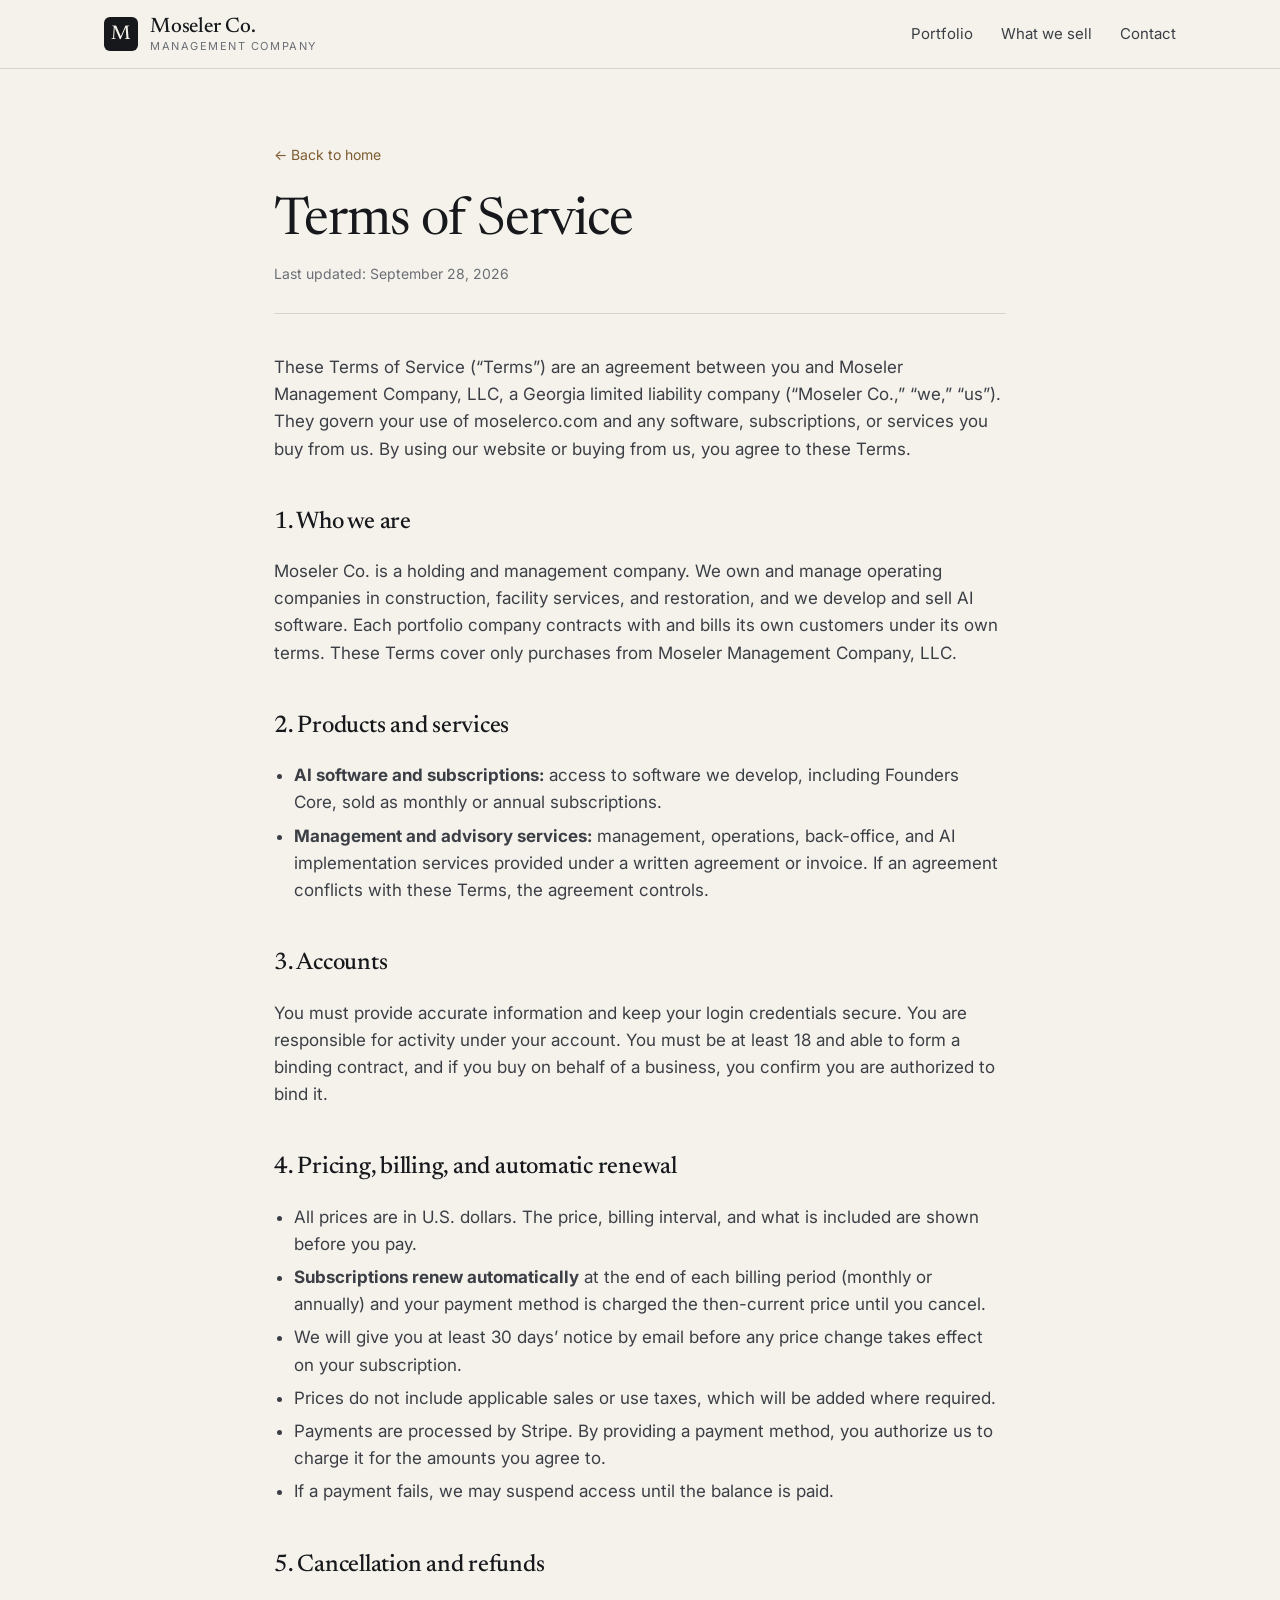
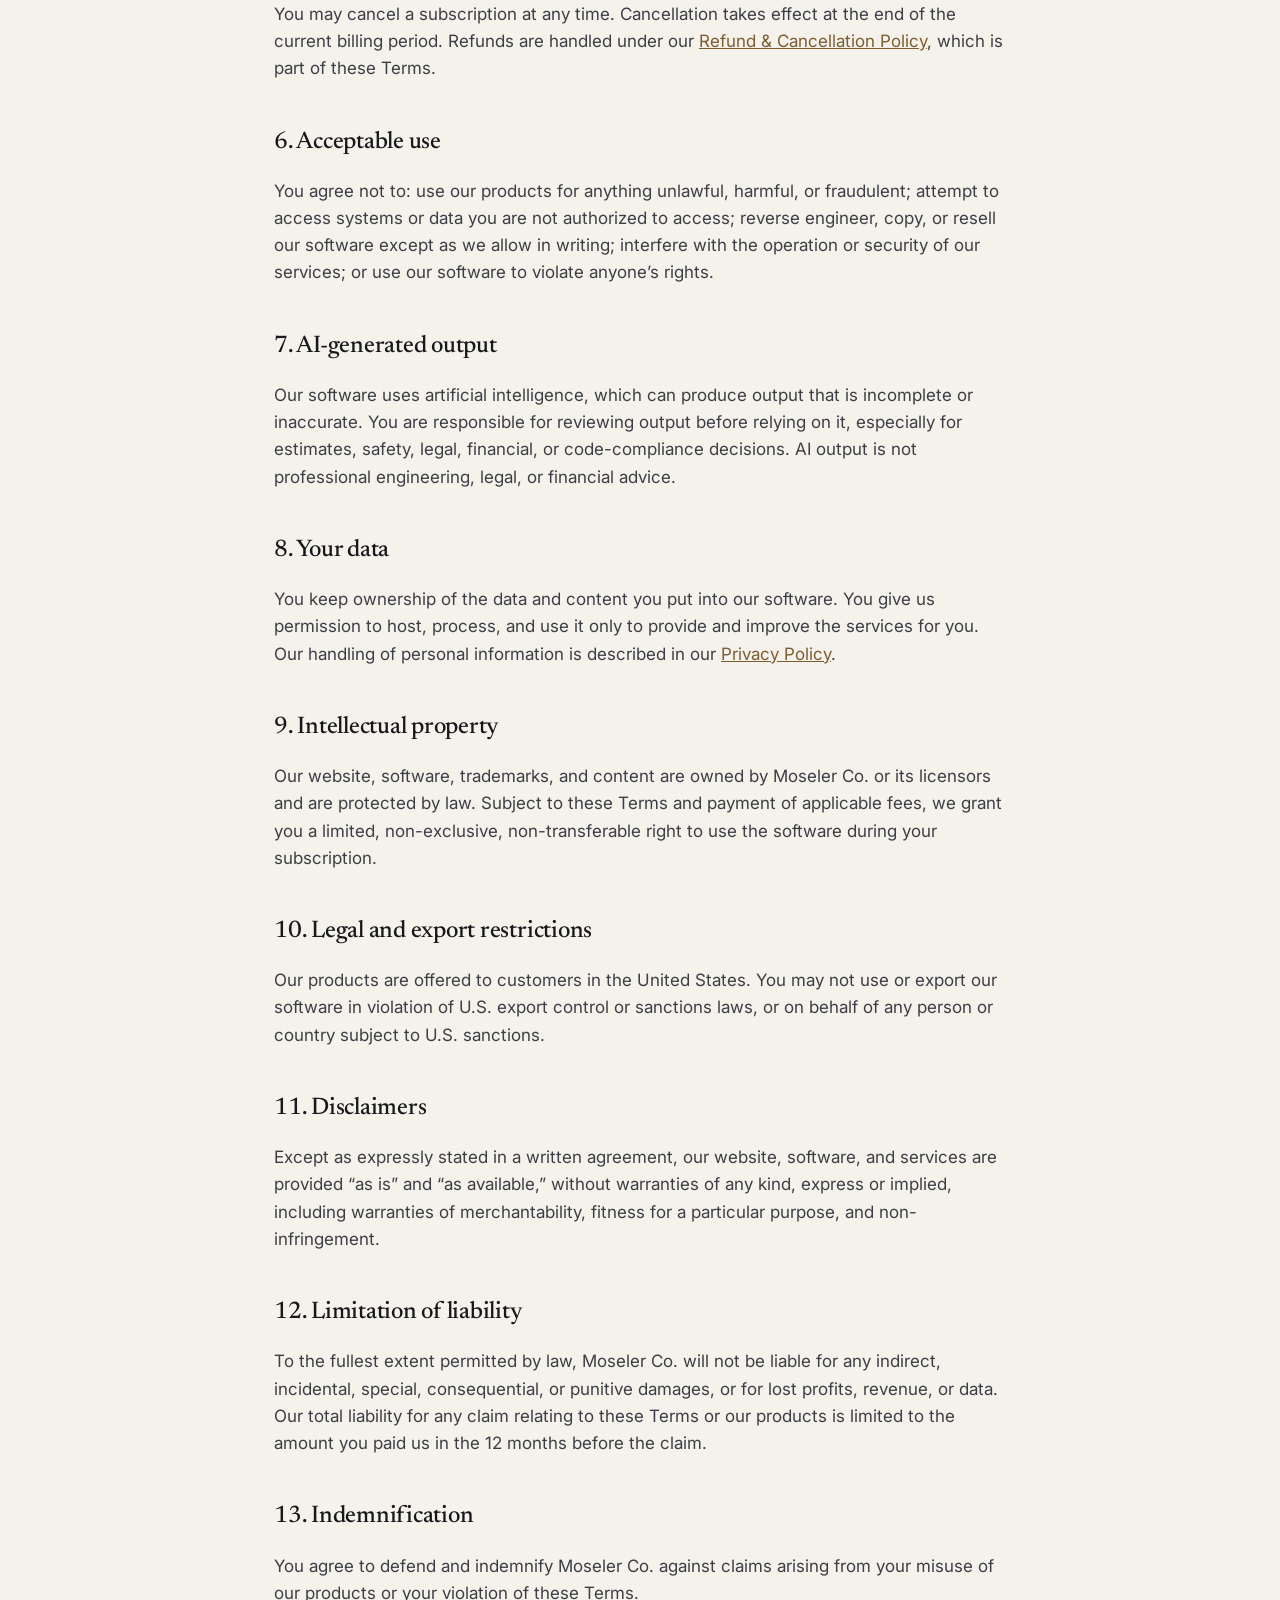
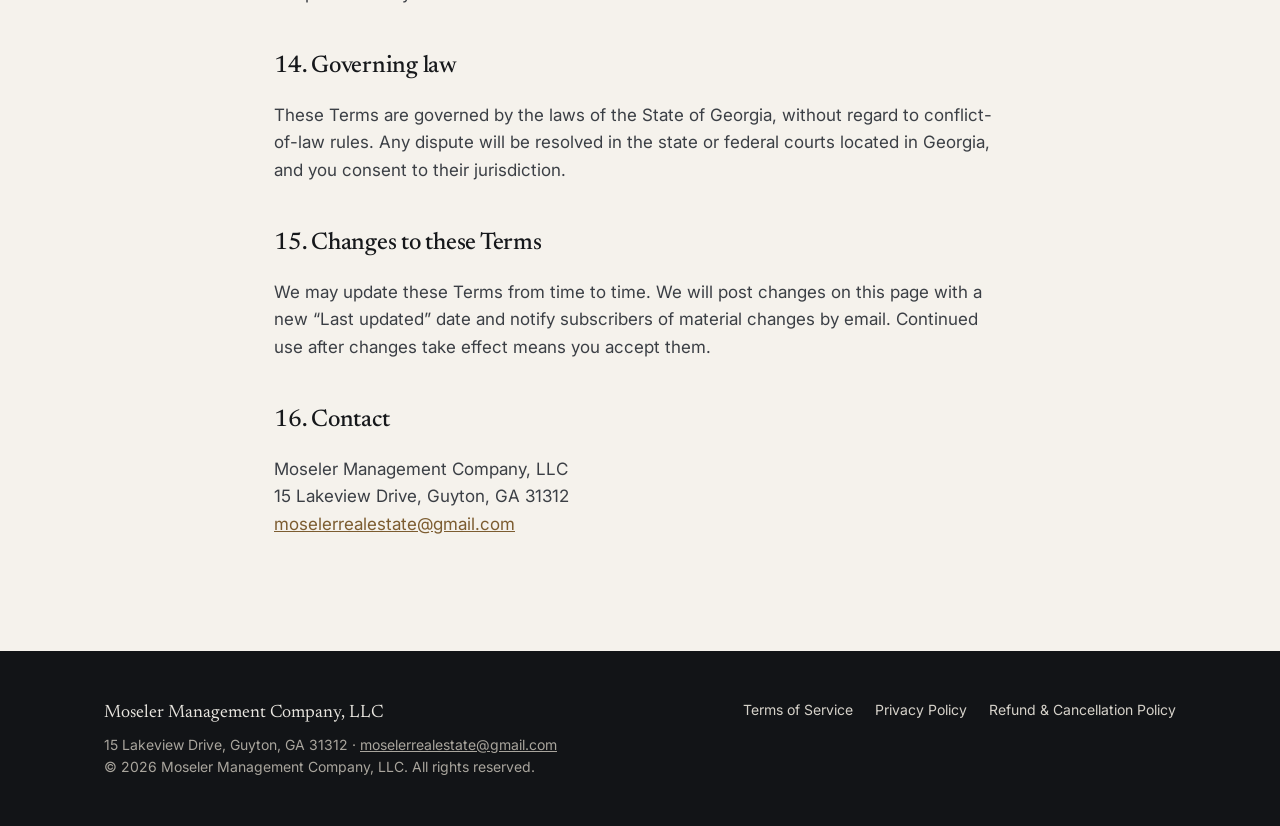
==== terms.html @ 15c562a0 "Launch moselerco.com" ====
<!doctype html>
<html lang="en">
<head>
  <meta charset="utf-8">
  <meta name="viewport" content="width=device-width, initial-scale=1">
  <title>Terms of Service | Moseler Management Company, LLC</title>
  <meta name="description" content="Terms of Service for Moseler Management Company, LLC.">
  <link rel="icon" href="favicon.svg" type="image/svg+xml">
  <link rel="preconnect" href="https://fonts.googleapis.com">
  <link rel="preconnect" href="https://fonts.gstatic.com" crossorigin>
  <link href="https://fonts.googleapis.com/css2?family=Inter:wght@400;500;600&family=Newsreader:ital,opsz,wght@0,6..72,400;0,6..72,500;1,6..72,400&display=swap" rel="stylesheet">
  <link rel="stylesheet" href="styles.css">
</head>
<body>

<header class="site-header">
  <div class="wrap">
    <a class="brand" href="./" aria-label="Moseler Management Company home">
      <span class="brand-mark">M</span>
      <span class="brand-text">
        <span class="brand-name">Moseler Co.</span>
        <span class="brand-sub">Management Company</span>
      </span>
    </a>
    <nav class="nav" aria-label="Main">
      <a href="./#portfolio">Portfolio</a>
      <a href="./#offerings">What we sell</a>
      <a href="./#contact">Contact</a>
    </nav>
  </div>
</header>

<main class="legal">
  <div class="wrap">
    <a class="back" href="./">&larr; Back to home</a>
    <h1>Terms of Service</h1>
    <p class="updated">Last updated: September 28, 2026</p>
    <p>These Terms of Service (&ldquo;Terms&rdquo;) are an agreement between you and Moseler Management Company, LLC, a Georgia limited liability company (&ldquo;Moseler Co.,&rdquo; &ldquo;we,&rdquo; &ldquo;us&rdquo;). They govern your use of moselerco.com and any software, subscriptions, or services you buy from us. By using our website or buying from us, you agree to these Terms.</p>

    <h2>1. Who we are</h2>
    <p>Moseler Co. is a holding and management company. We own and manage operating companies in construction, facility services, and restoration, and we develop and sell AI software. Each portfolio company contracts with and bills its own customers under its own terms. These Terms cover only purchases from Moseler Management Company, LLC.</p>

    <h2>2. Products and services</h2>
    <ul>
      <li><strong>AI software and subscriptions:</strong> access to software we develop, including Founders Core, sold as monthly or annual subscriptions.</li>
      <li><strong>Management and advisory services:</strong> management, operations, back-office, and AI implementation services provided under a written agreement or invoice. If an agreement conflicts with these Terms, the agreement controls.</li>
    </ul>

    <h2>3. Accounts</h2>
    <p>You must provide accurate information and keep your login credentials secure. You are responsible for activity under your account. You must be at least 18 and able to form a binding contract, and if you buy on behalf of a business, you confirm you are authorized to bind it.</p>

    <h2>4. Pricing, billing, and automatic renewal</h2>
    <ul>
      <li>All prices are in U.S. dollars. The price, billing interval, and what is included are shown before you pay.</li>
      <li><strong>Subscriptions renew automatically</strong> at the end of each billing period (monthly or annually) and your payment method is charged the then-current price until you cancel.</li>
      <li>We will give you at least 30 days&rsquo; notice by email before any price change takes effect on your subscription.</li>
      <li>Prices do not include applicable sales or use taxes, which will be added where required.</li>
      <li>Payments are processed by Stripe. By providing a payment method, you authorize us to charge it for the amounts you agree to.</li>
      <li>If a payment fails, we may suspend access until the balance is paid.</li>
    </ul>

    <h2>5. Cancellation and refunds</h2>
    <p>You may cancel a subscription at any time. Cancellation takes effect at the end of the current billing period. Refunds are handled under our <a href="refunds.html">Refund &amp; Cancellation Policy</a>, which is part of these Terms.</p>

    <h2>6. Acceptable use</h2>
    <p>You agree not to: use our products for anything unlawful, harmful, or fraudulent; attempt to access systems or data you are not authorized to access; reverse engineer, copy, or resell our software except as we allow in writing; interfere with the operation or security of our services; or use our software to violate anyone&rsquo;s rights.</p>

    <h2>7. AI-generated output</h2>
    <p>Our software uses artificial intelligence, which can produce output that is incomplete or inaccurate. You are responsible for reviewing output before relying on it, especially for estimates, safety, legal, financial, or code-compliance decisions. AI output is not professional engineering, legal, or financial advice.</p>

    <h2>8. Your data</h2>
    <p>You keep ownership of the data and content you put into our software. You give us permission to host, process, and use it only to provide and improve the services for you. Our handling of personal information is described in our <a href="privacy.html">Privacy Policy</a>.</p>

    <h2>9. Intellectual property</h2>
    <p>Our website, software, trademarks, and content are owned by Moseler Co. or its licensors and are protected by law. Subject to these Terms and payment of applicable fees, we grant you a limited, non-exclusive, non-transferable right to use the software during your subscription.</p>

    <h2>10. Legal and export restrictions</h2>
    <p>Our products are offered to customers in the United States. You may not use or export our software in violation of U.S. export control or sanctions laws, or on behalf of any person or country subject to U.S. sanctions.</p>

    <h2>11. Disclaimers</h2>
    <p>Except as expressly stated in a written agreement, our website, software, and services are provided &ldquo;as is&rdquo; and &ldquo;as available,&rdquo; without warranties of any kind, express or implied, including warranties of merchantability, fitness for a particular purpose, and non-infringement.</p>

    <h2>12. Limitation of liability</h2>
    <p>To the fullest extent permitted by law, Moseler Co. will not be liable for any indirect, incidental, special, consequential, or punitive damages, or for lost profits, revenue, or data. Our total liability for any claim relating to these Terms or our products is limited to the amount you paid us in the 12 months before the claim.</p>

    <h2>13. Indemnification</h2>
    <p>You agree to defend and indemnify Moseler Co. against claims arising from your misuse of our products or your violation of these Terms.</p>

    <h2>14. Governing law</h2>
    <p>These Terms are governed by the laws of the State of Georgia, without regard to conflict-of-law rules. Any dispute will be resolved in the state or federal courts located in Georgia, and you consent to their jurisdiction.</p>

    <h2>15. Changes to these Terms</h2>
    <p>We may update these Terms from time to time. We will post changes on this page with a new &ldquo;Last updated&rdquo; date and notify subscribers of material changes by email. Continued use after changes take effect means you accept them.</p>

    <h2>16. Contact</h2>
    <p>Moseler Management Company, LLC<br>15 Lakeview Drive, Guyton, GA 31312<br><a href="mailto:moselerrealestate@gmail.com">moselerrealestate@gmail.com</a></p>
  </div>
</main>

<footer class="site-footer">
  <div class="wrap">
    <div>
      <div class="legal-name">Moseler Management Company, LLC</div>
      <div>15 Lakeview Drive, Guyton, GA 31312 &middot; <a href="mailto:moselerrealestate@gmail.com" style="color:inherit">moselerrealestate@gmail.com</a></div>
      <div>&copy; 2026 Moseler Management Company, LLC. All rights reserved.</div>
    </div>
    <nav class="footer-links" aria-label="Legal">
      <a href="terms.html">Terms of Service</a>
      <a href="privacy.html">Privacy Policy</a>
      <a href="refunds.html">Refund &amp; Cancellation Policy</a>
    </nav>
  </div>
</footer>

</body>
</html>
---- styles.css ----
:root {
  --paper: #f5f2ec;
  --paper-2: #ece7de;
  --ink: #16181b;
  --ink-2: #3b3f45;
  --muted: #6b6f75;
  --line: #d9d3c8;
  --brass: #9a7440;
  --brass-2: #7c5c30;
  --night: #121417;
  --night-2: #1b1e22;
  --night-line: #2c3036;
  --serif: "Newsreader", Georgia, "Times New Roman", serif;
  --sans: "Inter", -apple-system, BlinkMacSystemFont, "Segoe UI", Roboto, sans-serif;
  --wrap: 1120px;
}

* { box-sizing: border-box; }
html { -webkit-text-size-adjust: 100%; scroll-behavior: smooth; }
body {
  margin: 0;
  background: var(--paper);
  color: var(--ink);
  font-family: var(--sans);
  font-size: 17px;
  line-height: 1.6;
  -webkit-font-smoothing: antialiased;
}
img { max-width: 100%; display: block; }
a { color: inherit; }
.wrap { max-width: var(--wrap); margin: 0 auto; padding: 0 24px; }

/* Header */
.site-header {
  position: sticky; top: 0; z-index: 10;
  background: rgba(245, 242, 236, 0.92);
  backdrop-filter: saturate(140%) blur(8px);
  -webkit-backdrop-filter: saturate(140%) blur(8px);
  border-bottom: 1px solid var(--line);
}
.site-header .wrap { display: flex; align-items: center; justify-content: space-between; height: 68px; gap: 16px; }
.brand { display: flex; align-items: center; gap: 12px; text-decoration: none; }
.brand-mark {
  width: 34px; height: 34px; border-radius: 6px; background: var(--ink); color: var(--paper);
  display: grid; place-items: center; font-family: var(--serif); font-size: 20px; font-weight: 500; letter-spacing: -0.02em;
}
.brand-text { display: flex; flex-direction: column; line-height: 1.1; }
.brand-name { font-family: var(--serif); font-size: 21px; font-weight: 500; letter-spacing: -0.01em; }
.brand-sub { font-size: 11px; letter-spacing: 0.14em; text-transform: uppercase; color: var(--muted); }
.nav { display: flex; gap: 28px; font-size: 15px; }
.nav a { text-decoration: none; color: var(--ink-2); }
.nav a:hover { color: var(--ink); }

/* Hero */
.hero { padding: 104px 0 88px; border-bottom: 1px solid var(--line); }
.eyebrow { font-size: 12px; letter-spacing: 0.18em; text-transform: uppercase; color: var(--brass-2); font-weight: 600; margin: 0 0 20px; }
.hero h1 {
  font-family: var(--serif); font-weight: 400; font-size: clamp(40px, 6.2vw, 76px);
  line-height: 1.04; letter-spacing: -0.025em; margin: 0 0 28px; max-width: 16ch;
}
.hero h1 em { font-style: italic; color: var(--brass-2); }
.hero p.lede { font-size: clamp(18px, 2vw, 21px); color: var(--ink-2); max-width: 60ch; margin: 0 0 36px; }
.actions { display: flex; flex-wrap: wrap; gap: 12px; }
.btn {
  display: inline-flex; align-items: center; gap: 8px; padding: 13px 22px; border-radius: 999px;
  font-size: 15px; font-weight: 500; text-decoration: none; border: 1px solid var(--ink);
}
.btn-primary { background: var(--ink); color: var(--paper); }
.btn-primary:hover { background: #000; }
.btn-ghost { color: var(--ink); }
.btn-ghost:hover { background: var(--paper-2); }

.facts { display: grid; grid-template-columns: repeat(4, 1fr); gap: 0; margin-top: 72px; border-top: 1px solid var(--line); }
.fact { padding: 22px 20px 0 0; }
.fact + .fact { padding-left: 20px; border-left: 1px solid var(--line); }
.fact-num { font-family: var(--serif); font-size: 34px; line-height: 1; letter-spacing: -0.02em; }
.fact-label { font-size: 13px; color: var(--muted); margin-top: 8px; }

/* Sections */
section { padding: 96px 0; }
.section-head { display: grid; grid-template-columns: 1fr 1.4fr; gap: 48px; margin-bottom: 56px; align-items: end; }
.section-head h2 {
  font-family: var(--serif); font-weight: 400; font-size: clamp(32px, 4vw, 46px);
  line-height: 1.08; letter-spacing: -0.02em; margin: 0;
}
.section-head p { margin: 0; color: var(--ink-2); max-width: 58ch; }

/* Approach */
.pillars { display: grid; grid-template-columns: repeat(3, 1fr); gap: 0; border-top: 1px solid var(--ink); }
.pillar { padding: 28px 28px 8px 0; }
.pillar + .pillar { padding-left: 28px; border-left: 1px solid var(--line); }
.pillar-num { font-size: 13px; color: var(--brass-2); font-weight: 600; letter-spacing: 0.08em; }
.pillar h3 { font-family: var(--serif); font-weight: 500; font-size: 26px; margin: 10px 0 10px; letter-spacing: -0.01em; }
.pillar p { margin: 0; color: var(--ink-2); font-size: 16px; }

/* Portfolio */
.portfolio { background: var(--night); color: #e9e6e0; }
.portfolio .section-head p { color: #b6b2aa; }
.portfolio .eyebrow { color: #c9a56f; }
.companies { display: grid; grid-template-columns: repeat(2, 1fr); gap: 1px; background: var(--night-line); border: 1px solid var(--night-line); }
.company {
  background: var(--night); padding: 32px; text-decoration: none; color: inherit;
  display: flex; flex-direction: column; min-height: 230px; transition: background 0.15s ease;
}
a.company:hover { background: var(--night-2); }
.company-top { display: flex; justify-content: space-between; align-items: flex-start; gap: 16px; margin-bottom: 18px; }
.tag {
  font-size: 11px; letter-spacing: 0.14em; text-transform: uppercase; color: #c9a56f;
  border: 1px solid #4a3f2e; border-radius: 999px; padding: 4px 10px; white-space: nowrap;
}
.tag.soon { color: #9fb7a4; border-color: #34463a; }
.arrow { font-size: 20px; color: #7d7970; transition: transform 0.15s ease, color 0.15s ease; }
a.company:hover .arrow { transform: translate(3px, -3px); color: #e9e6e0; }
.company h3 { font-family: var(--serif); font-weight: 400; font-size: 28px; line-height: 1.15; margin: 0 0 10px; letter-spacing: -0.01em; }
.company p { margin: 0 0 20px; color: #b6b2aa; font-size: 15.5px; }
.company .domain { margin-top: auto; font-size: 14px; color: #8d897f; font-family: ui-monospace, SFMono-Regular, Menlo, monospace; }
.company.wide { grid-column: 1 / -1; min-height: 0; }

/* Offerings */
.offerings { display: grid; grid-template-columns: repeat(2, 1fr); gap: 24px; }
.offer { background: #fff; border: 1px solid var(--line); border-radius: 10px; padding: 32px; }
.offer h3 { font-family: var(--serif); font-weight: 500; font-size: 26px; margin: 0 0 12px; letter-spacing: -0.01em; }
.offer p { margin: 0 0 16px; color: var(--ink-2); font-size: 16px; }
.offer ul { margin: 0; padding: 0; list-style: none; border-top: 1px solid var(--line); }
.offer li { padding: 11px 0; border-bottom: 1px solid var(--line); font-size: 15px; color: var(--ink-2); display: flex; gap: 12px; }
.offer li:last-child { border-bottom: 0; }
.offer li b { color: var(--ink); font-weight: 600; min-width: 128px; }
.billing-note {
  margin-top: 24px; padding: 22px 26px; border-radius: 10px; background: var(--paper-2);
  font-size: 15px; color: var(--ink-2); display: grid; grid-template-columns: repeat(3, 1fr); gap: 24px;
}
.billing-note b { display: block; color: var(--ink); font-weight: 600; margin-bottom: 4px; }
.billing-note a { color: var(--brass-2); }

/* Contact */
.contact { border-top: 1px solid var(--line); }
.contact-grid { display: grid; grid-template-columns: 1fr 1.4fr; gap: 48px; }
.contact h2 { font-family: var(--serif); font-weight: 400; font-size: clamp(32px, 4vw, 46px); line-height: 1.08; letter-spacing: -0.02em; margin: 0 0 16px; }
.contact-intro { color: var(--ink-2); margin: 0; }
.contact-list { display: grid; grid-template-columns: repeat(2, 1fr); gap: 0; border-top: 1px solid var(--ink); }
.contact-item { padding: 22px 20px 22px 0; border-bottom: 1px solid var(--line); }
.contact-item:nth-child(even) { padding-left: 20px; border-left: 1px solid var(--line); }
.contact-label { font-size: 12px; letter-spacing: 0.14em; text-transform: uppercase; color: var(--muted); margin-bottom: 6px; }
.contact-value { font-size: 17px; }
.contact-value a { color: var(--ink); text-decoration-color: var(--brass); text-underline-offset: 3px; }

/* Footer */
.site-footer { background: var(--night); color: #a9a59d; font-size: 14px; padding: 48px 0; }
.site-footer .wrap { display: flex; flex-wrap: wrap; justify-content: space-between; gap: 24px; }
.site-footer .legal-name { color: #e9e6e0; font-family: var(--serif); font-size: 18px; margin-bottom: 6px; }
.footer-links { display: flex; flex-wrap: wrap; gap: 22px; align-items: flex-start; }
.footer-links a { color: #d6d2ca; text-decoration: none; }
.footer-links a:hover { color: #fff; text-decoration: underline; }

/* Legal pages */
.legal { padding: 72px 0 96px; }
.legal .wrap { max-width: 780px; }
.legal h1 { font-family: var(--serif); font-weight: 400; font-size: clamp(36px, 5vw, 52px); letter-spacing: -0.02em; line-height: 1.08; margin: 0 0 12px; }
.legal .updated { color: var(--muted); font-size: 14px; margin: 0 0 40px; padding-bottom: 28px; border-bottom: 1px solid var(--line); }
.legal h2 { font-family: var(--serif); font-weight: 500; font-size: 24px; letter-spacing: -0.01em; margin: 40px 0 10px; }
.legal p, .legal li { color: var(--ink-2); }
.legal ul { padding-left: 20px; }
.legal li { margin-bottom: 6px; }
.legal a { color: var(--brass-2); }
.legal .callout { background: #fff; border: 1px solid var(--line); border-radius: 10px; padding: 20px 24px; margin: 24px 0; }
.legal .callout p { margin: 0; }
.back { display: inline-block; font-size: 14px; color: var(--muted); text-decoration: none; margin-bottom: 28px; }
.back:hover { color: var(--ink); }

/* Responsive */
@media (max-width: 900px) {
  .section-head, .contact-grid { grid-template-columns: 1fr; gap: 20px; }
  .pillars { grid-template-columns: 1fr; }
  .pillar, .pillar + .pillar { padding: 24px 0; border-left: 0; }
  .pillar + .pillar { border-top: 1px solid var(--line); }
  .offerings { grid-template-columns: 1fr; }
  .billing-note { grid-template-columns: 1fr; gap: 16px; }
  .facts { grid-template-columns: repeat(2, 1fr); }
  .fact:nth-child(3) { border-left: 0; padding-left: 0; }
  .fact { padding-bottom: 20px; }
}
@media (max-width: 680px) {
  body { font-size: 16px; }
  .wrap { padding: 0 16px; }
  .nav { display: none; }
  .hero { padding: 64px 0 56px; }
  section { padding: 64px 0; }
  .companies { grid-template-columns: 1fr; }
  .company { padding: 24px; min-height: 0; }
  .company h3 { font-size: 24px; }
  .offer { padding: 24px; }
  .offer li { flex-direction: column; gap: 2px; }
  .contact-list { grid-template-columns: 1fr; }
  .contact-item:nth-child(even) { padding-left: 0; border-left: 0; }
  .facts { margin-top: 48px; }
}
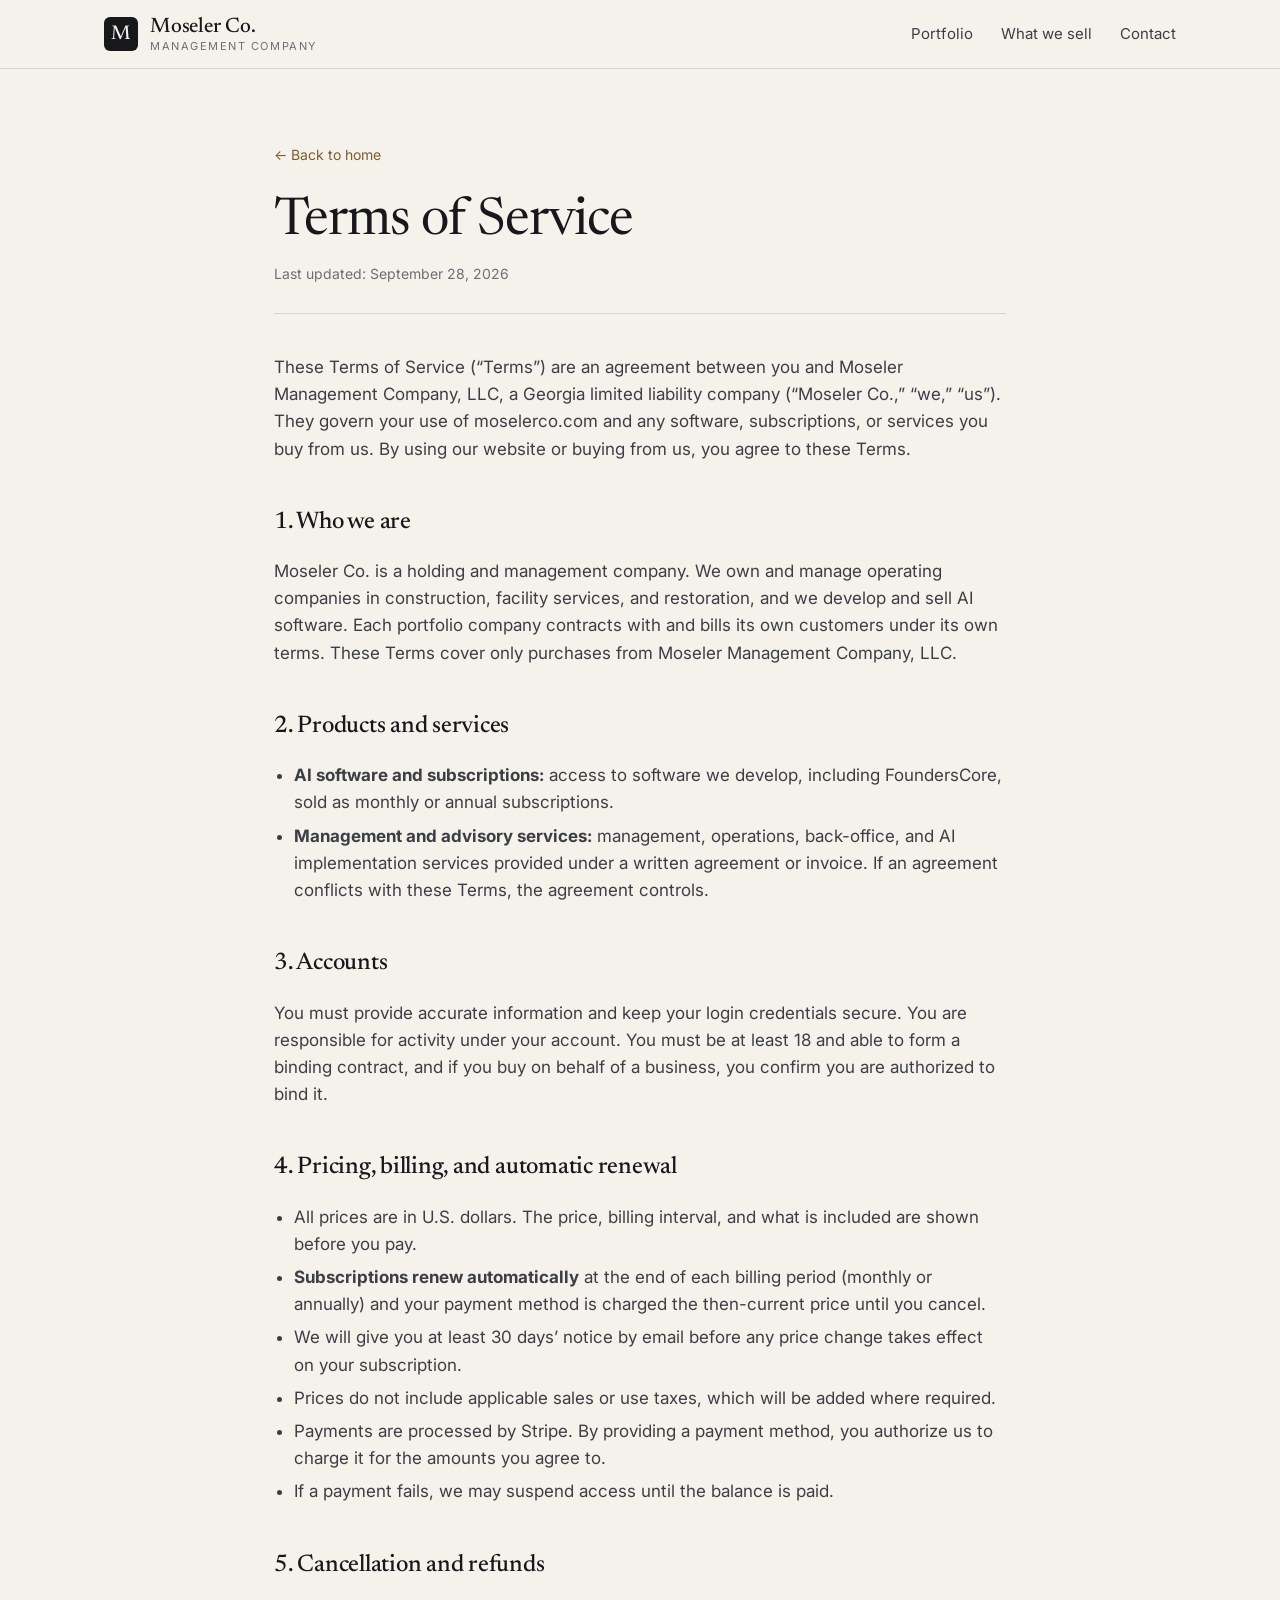
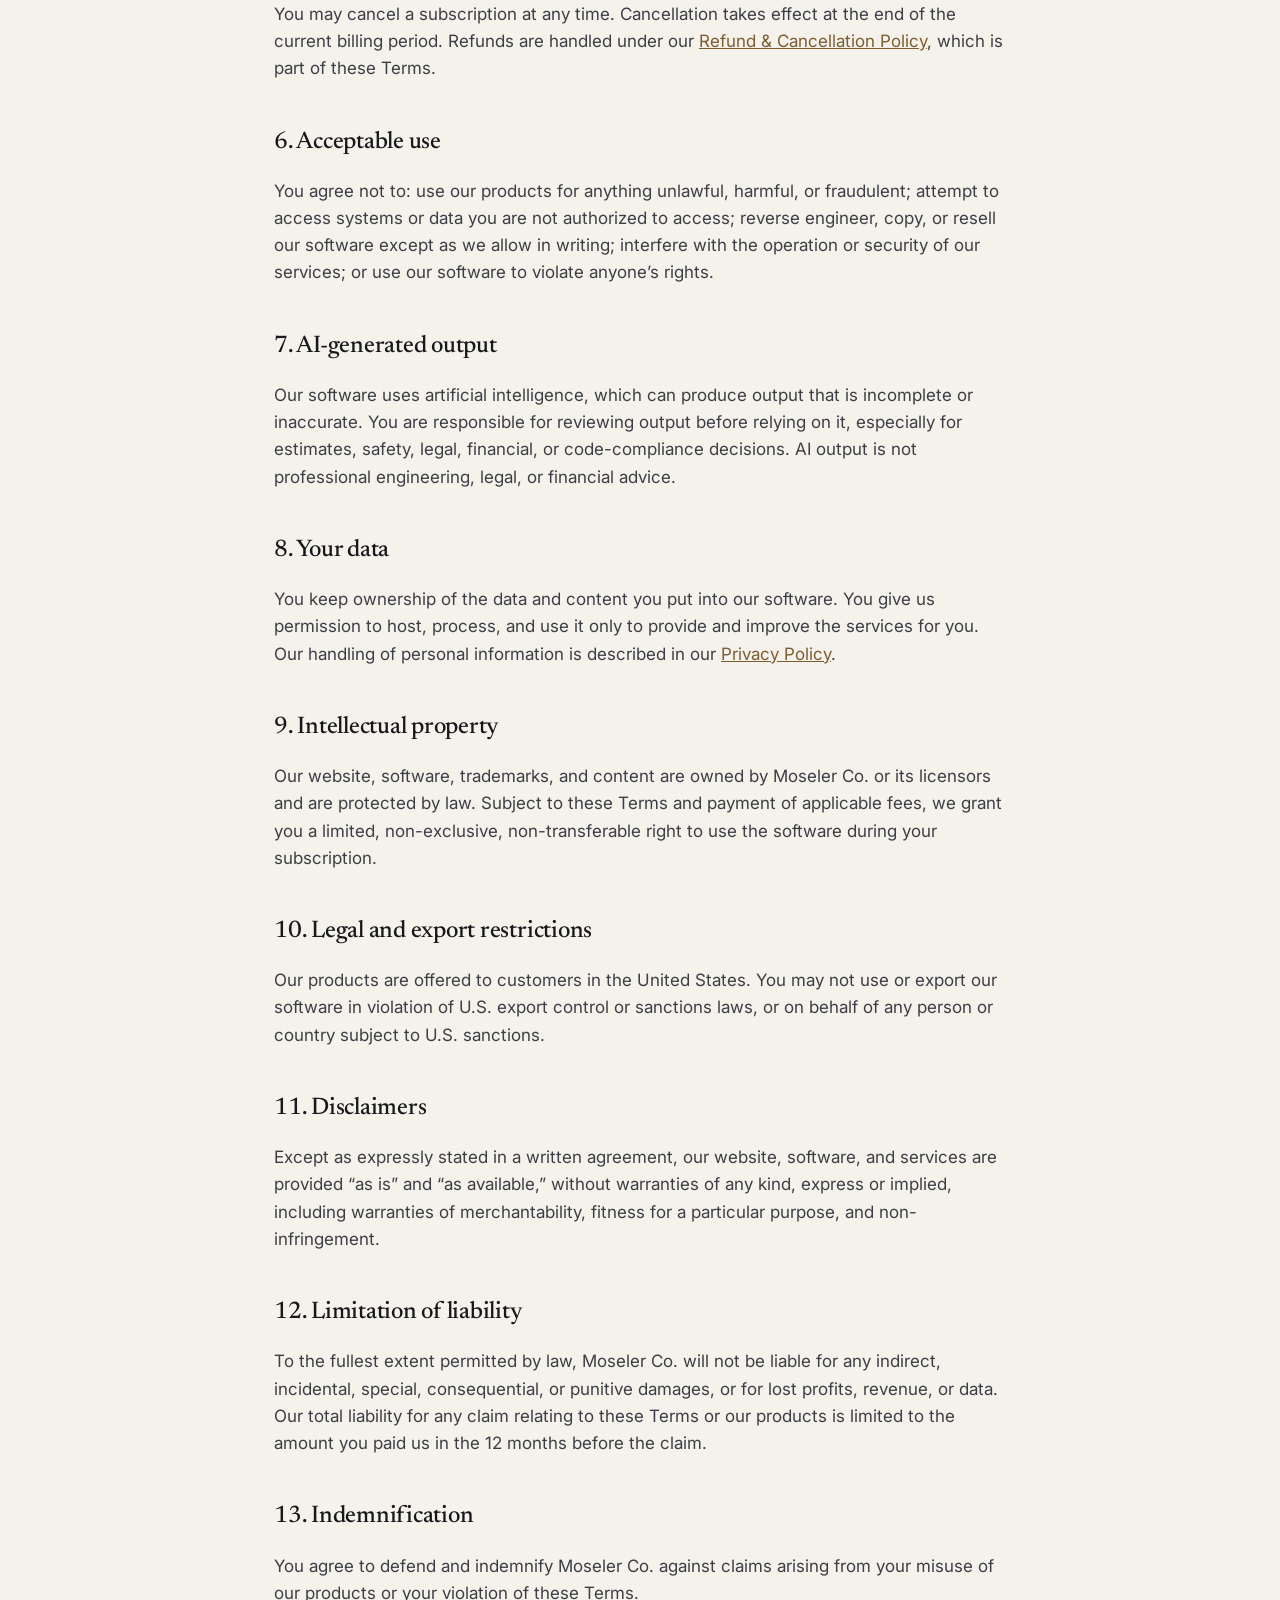
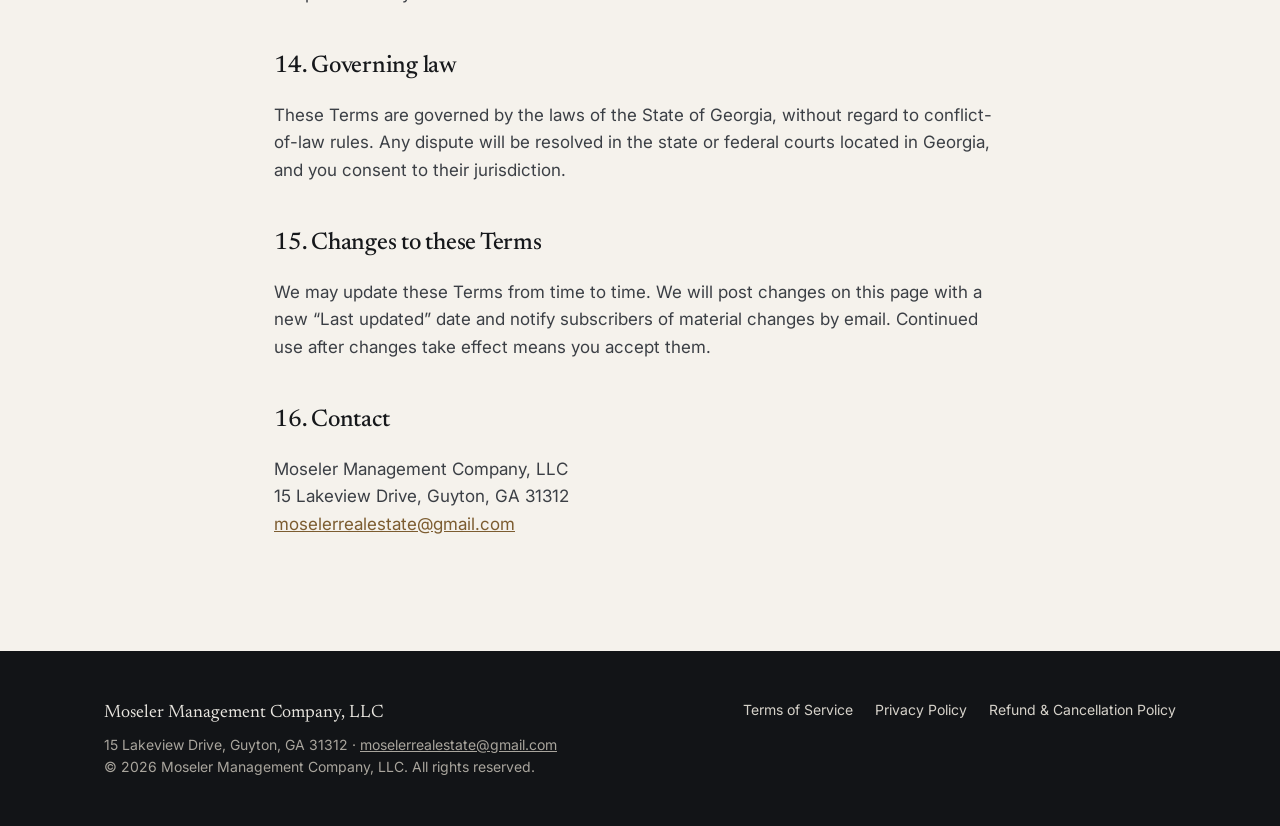
==== commit ac1bfc4b: "Rename to FoundersCore and align product description" ====
--- a/terms.html
+++ b/terms.html
@@ -42,7 +42,7 @@
 
     <h2>2. Products and services</h2>
     <ul>
-      <li><strong>AI software and subscriptions:</strong> access to software we develop, including Founders Core, sold as monthly or annual subscriptions.</li>
+      <li><strong>AI software and subscriptions:</strong> access to software we develop, including FoundersCore, sold as monthly or annual subscriptions.</li>
       <li><strong>Management and advisory services:</strong> management, operations, back-office, and AI implementation services provided under a written agreement or invoice. If an agreement conflicts with these Terms, the agreement controls.</li>
     </ul>
 
